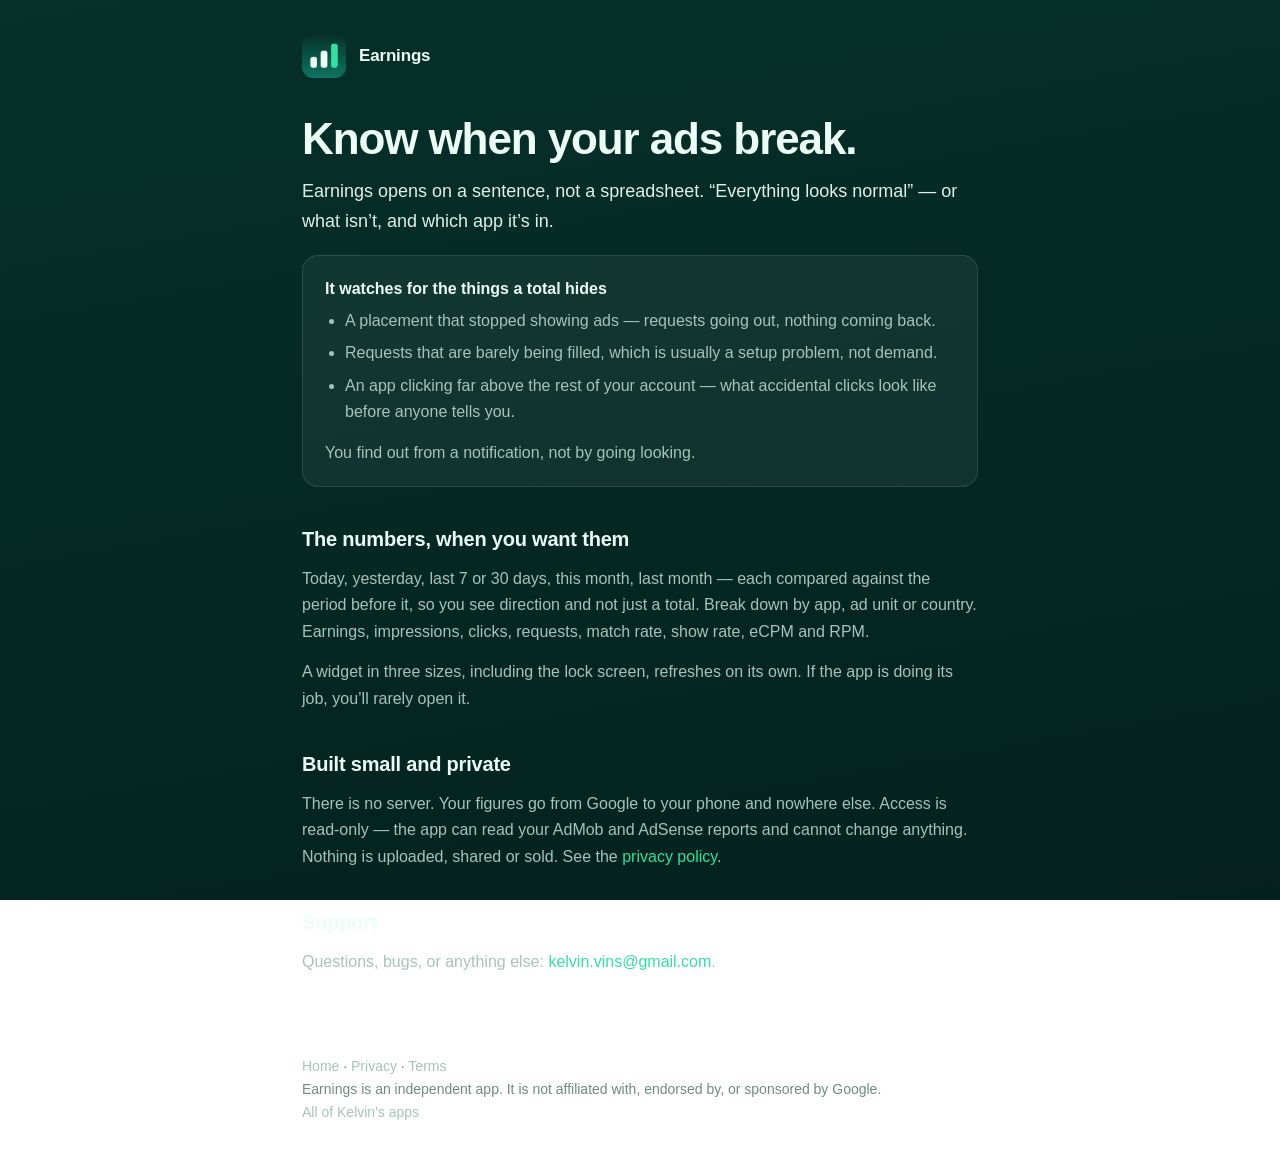
==== earnings/index.html @ 4f1b2221 "Add an Earnings section: home, privacy policy and terms The Earnings app repo is private, so GitHub " ====
<!DOCTYPE html>
<html lang="en">
<head>
<meta charset="utf-8">
<meta name="viewport" content="width=device-width, initial-scale=1, viewport-fit=cover">
<title>Earnings — AdMob &amp; AdSense on your phone</title>
<meta name="description" content="Your ad revenue at a glance, and an alert the moment a placement stops earning.">
<meta name="theme-color" content="#06302A">
<link rel="icon" href="assets/favicon.png">
<link rel="apple-touch-icon" href="assets/favicon.png">
<meta property="og:type" content="website">
<meta property="og:url" content="https://zhiyao92.github.io/ios-apps/earnings/">
<meta property="og:title" content="Earnings — AdMob &amp; AdSense on your phone">
<meta property="og:description" content="Your ad revenue at a glance, and an alert the moment a placement stops earning.">
<link rel="canonical" href="https://zhiyao92.github.io/ios-apps/earnings/">
<link rel="stylesheet" href="_shared.css">
</head>
<body>
<div class="wrap">
<header class="site">
  <a class="brand" href="./" style="color:inherit">
    <img src="assets/app-icon.png" alt="">
    <b>Earnings</b>
  </a>
</header>
<h1>Know when your ads break.</h1>
<p class="lede">Earnings opens on a sentence, not a spreadsheet. “Everything looks normal” — or what isn’t, and which app it’s in.</p>

<div class="card">
  <h3 style="margin-top:0">It watches for the things a total hides</h3>
  <ul>
    <li>A placement that stopped showing ads — requests going out, nothing coming back.</li>
    <li>Requests that are barely being filled, which is usually a setup problem, not demand.</li>
    <li>An app clicking far above the rest of your account — what accidental clicks look like before anyone tells you.</li>
  </ul>
  <p style="margin-bottom:0">You find out from a notification, not by going looking.</p>
</div>

<h2>The numbers, when you want them</h2>
<p>Today, yesterday, last 7 or 30 days, this month, last month — each compared against the period before it, so you see direction and not just a total. Break down by app, ad unit or country. Earnings, impressions, clicks, requests, match rate, show rate, eCPM and RPM.</p>
<p>A widget in three sizes, including the lock screen, refreshes on its own. If the app is doing its job, you’ll rarely open it.</p>

<h2>Built small and private</h2>
<p>There is no server. Your figures go from Google to your phone and nowhere else. Access is read-only — the app can read your AdMob and AdSense reports and cannot change anything. Nothing is uploaded, shared or sold. See the <a href="privacy.html">privacy policy</a>.</p>

<h2>Support</h2>
<p>Questions, bugs, or anything else: <a href="mailto:kelvin.vins@gmail.com">kelvin.vins@gmail.com</a>.</p>
<footer class="site">
  <a href="./">Home</a> · <a href="privacy.html">Privacy</a> · <a href="terms.html">Terms</a><br>
  Earnings is an independent app. It is not affiliated with, endorsed by, or sponsored by Google.
  <br><a href="../">All of Kelvin's apps</a>
</footer>
</div>
</body>
</html>
---- earnings/_shared.css ----
:root{
  --bg:#06302A;
  --bg-deep:#04211D;
  --card:rgba(255,255,255,.055);
  --line:rgba(255,255,255,.11);
  --ink:#ECFDF5;
  --ink-soft:#A7C3B8;
  --ink-faint:#6E8B81;
  --mint:#34E0A1;
  --mint-deep:#0E7660;
}
*{box-sizing:border-box}
html{-webkit-text-size-adjust:100%}
body{
  margin:0;
  background:linear-gradient(170deg,var(--bg) 0%,var(--bg-deep) 100%);
  background-attachment:fixed;
  color:var(--ink);
  font:16px/1.65 -apple-system,BlinkMacSystemFont,"Segoe UI",Inter,Helvetica,Arial,sans-serif;
  -webkit-font-smoothing:antialiased;
}
.wrap{max-width:720px;margin:0 auto;padding:0 22px}
a{color:var(--mint);text-decoration:none}
a:hover{text-decoration:underline}
header.site{padding:34px 0 10px}
header.site .brand{display:flex;align-items:center;gap:13px}
header.site img{width:44px;height:44px;border-radius:11px;display:block}
header.site .brand b{font-size:17px;font-weight:650;letter-spacing:-.01em}
h1{font-size:clamp(30px,6vw,44px);line-height:1.12;letter-spacing:-.025em;margin:26px 0 14px;font-weight:700}
h2{font-size:20px;letter-spacing:-.01em;margin:36px 0 10px;font-weight:650}
h3{font-size:16px;margin:26px 0 6px;font-weight:600}
p{color:var(--ink-soft);margin:0 0 14px}
ul{color:var(--ink-soft);padding-left:20px;margin:0 0 14px}
li{margin:6px 0}
.lede{font-size:18px;color:var(--ink);opacity:.94}
.card{background:var(--card);border:1px solid var(--line);border-radius:16px;padding:20px 22px;margin:18px 0}
table{width:100%;border-collapse:collapse;margin:14px 0;font-size:15px}
th,td{text-align:left;padding:10px 12px;border-bottom:1px solid var(--line);color:var(--ink-soft);vertical-align:top}
th{color:var(--ink);font-weight:600}
code{background:rgba(255,255,255,.08);padding:2px 6px;border-radius:5px;font-size:.9em}
footer.site{margin:56px 0 40px;padding-top:22px;border-top:1px solid var(--line);color:var(--ink-faint);font-size:14px}
footer.site a{color:var(--ink-soft)}
.updated{color:var(--ink-faint);font-size:14px;margin:-6px 0 26px}
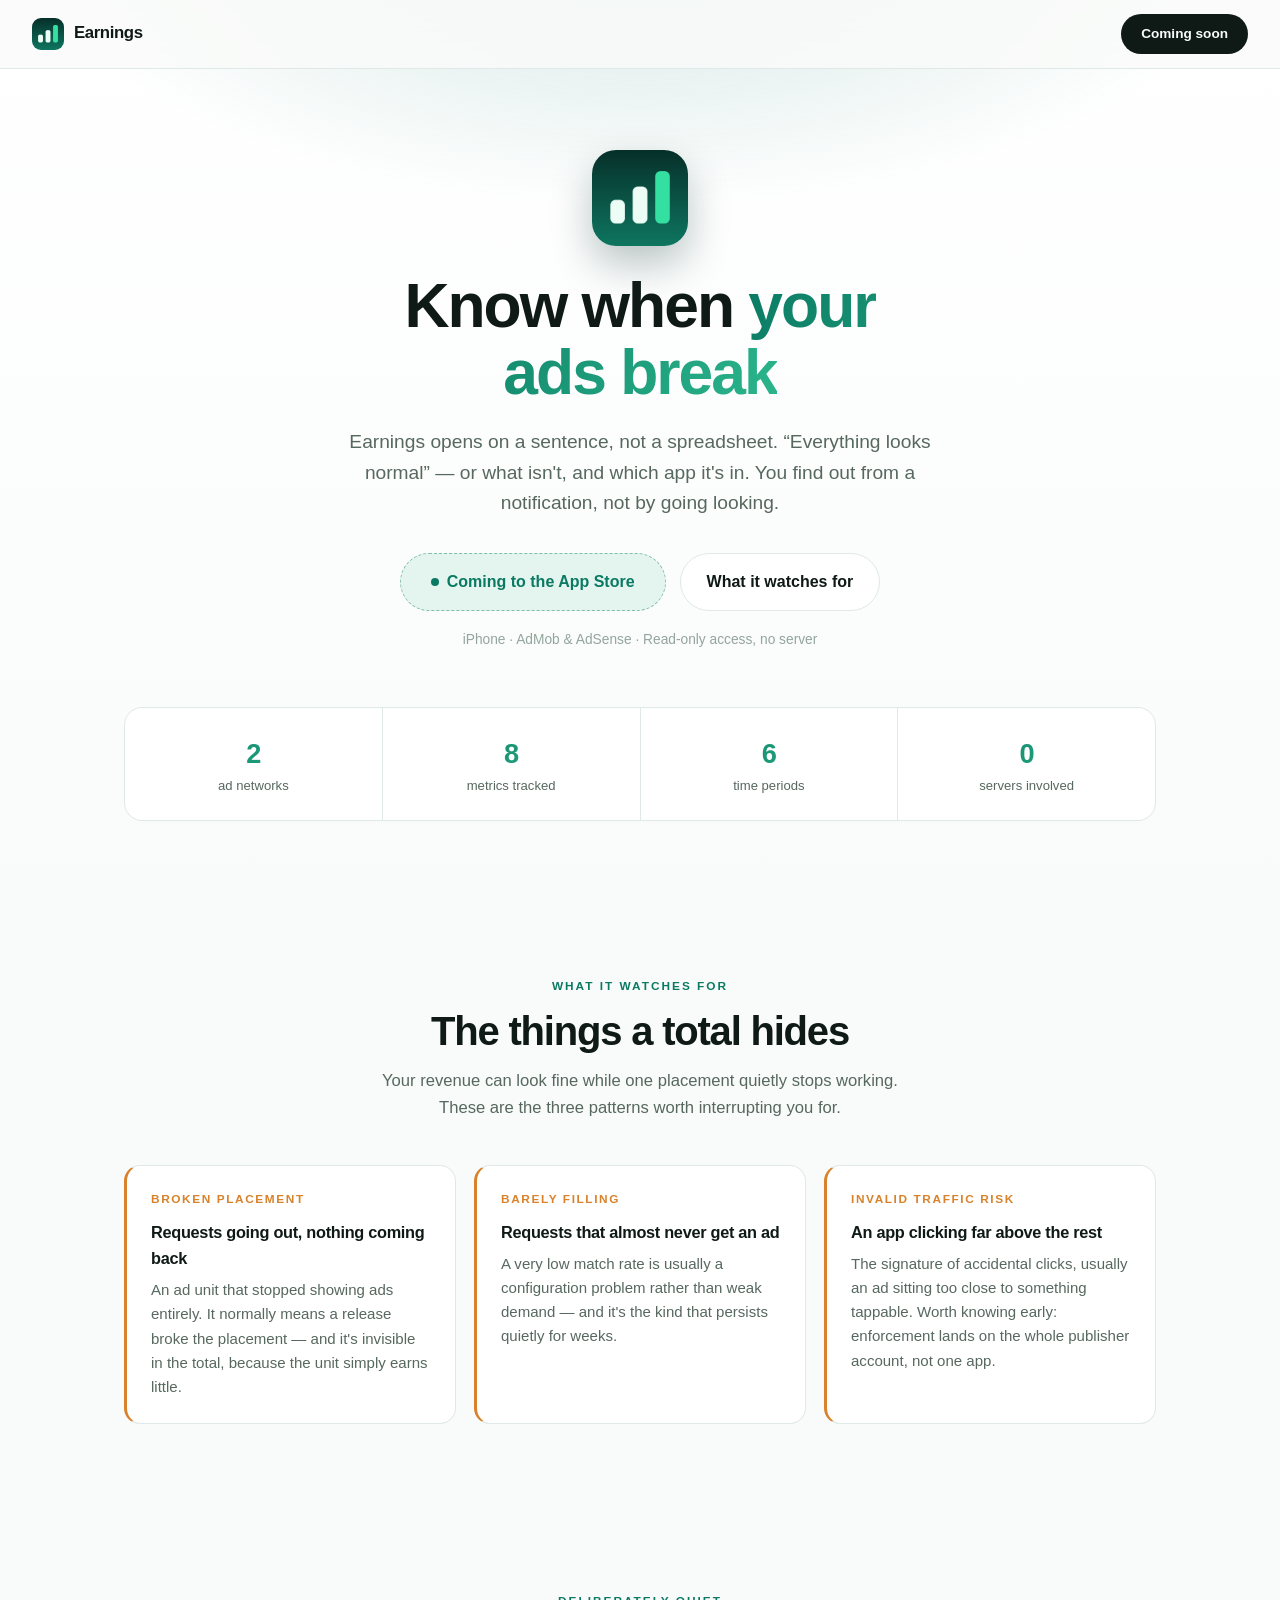
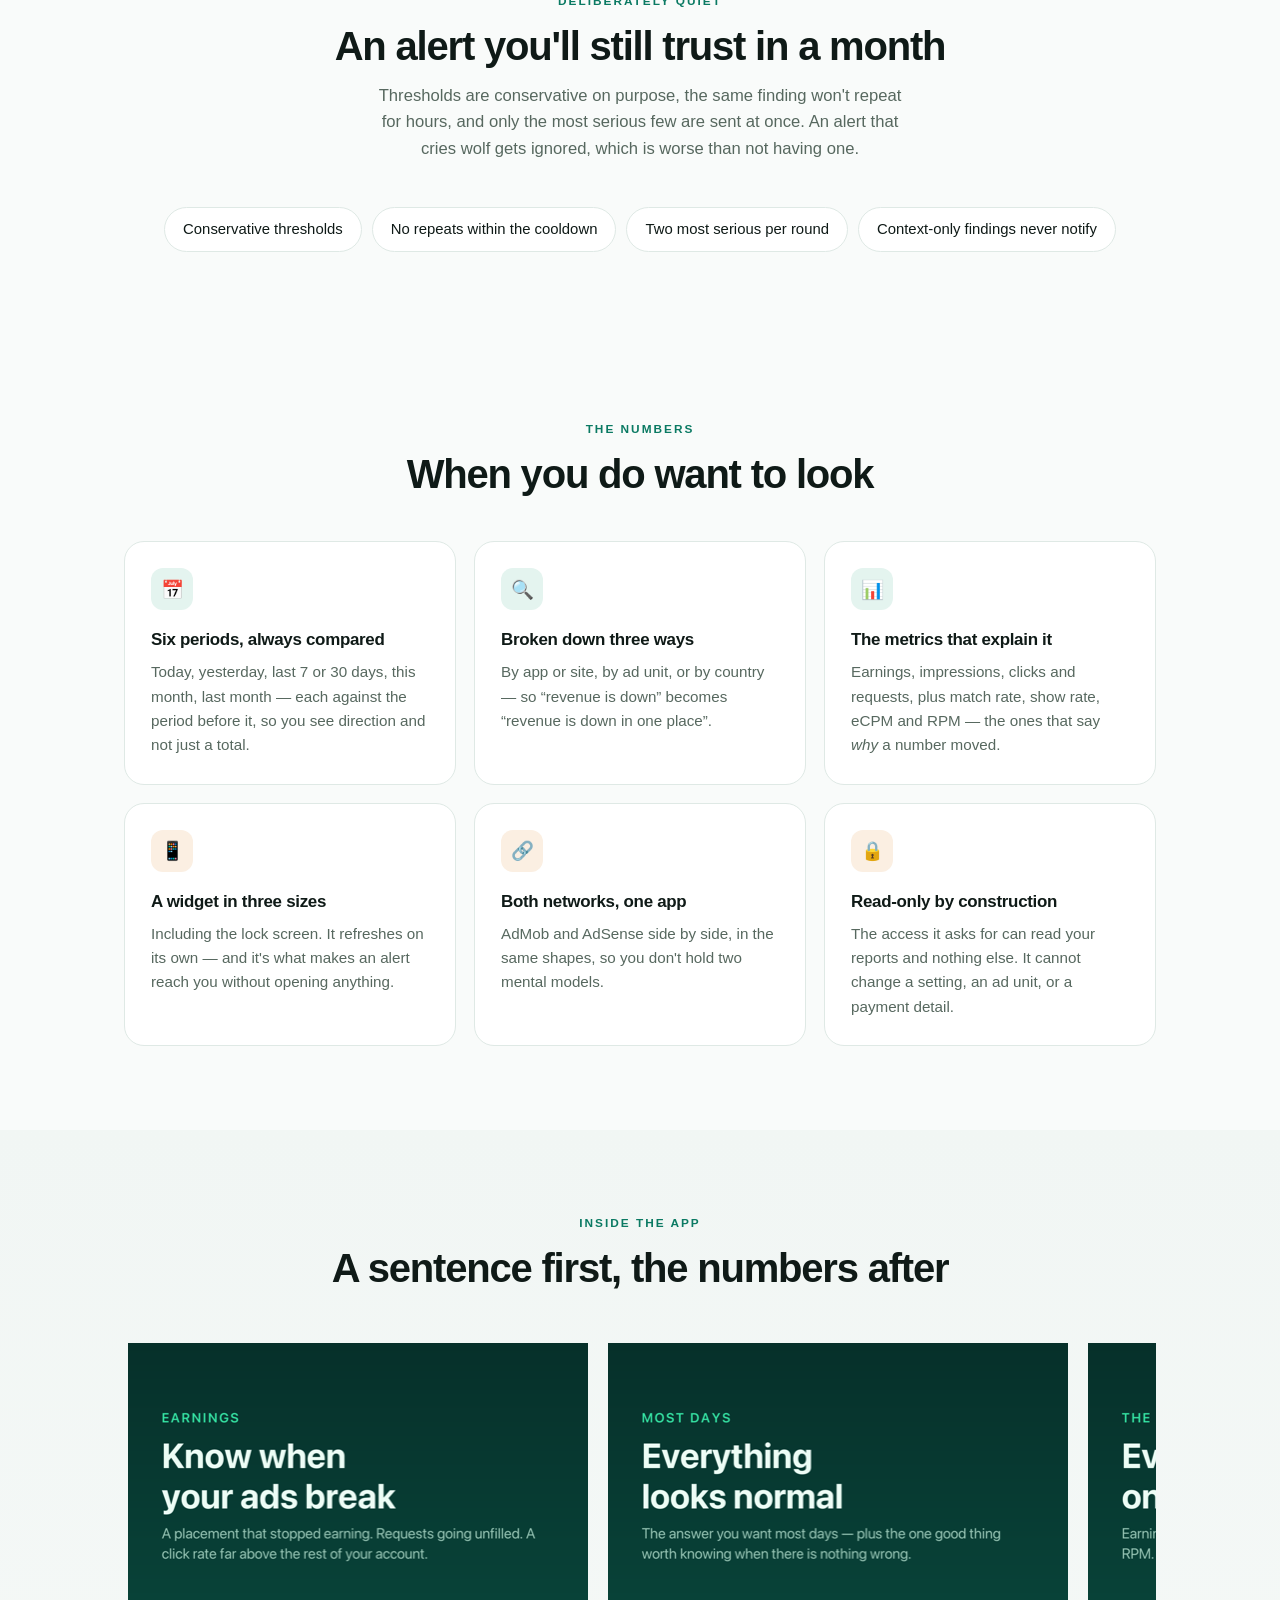
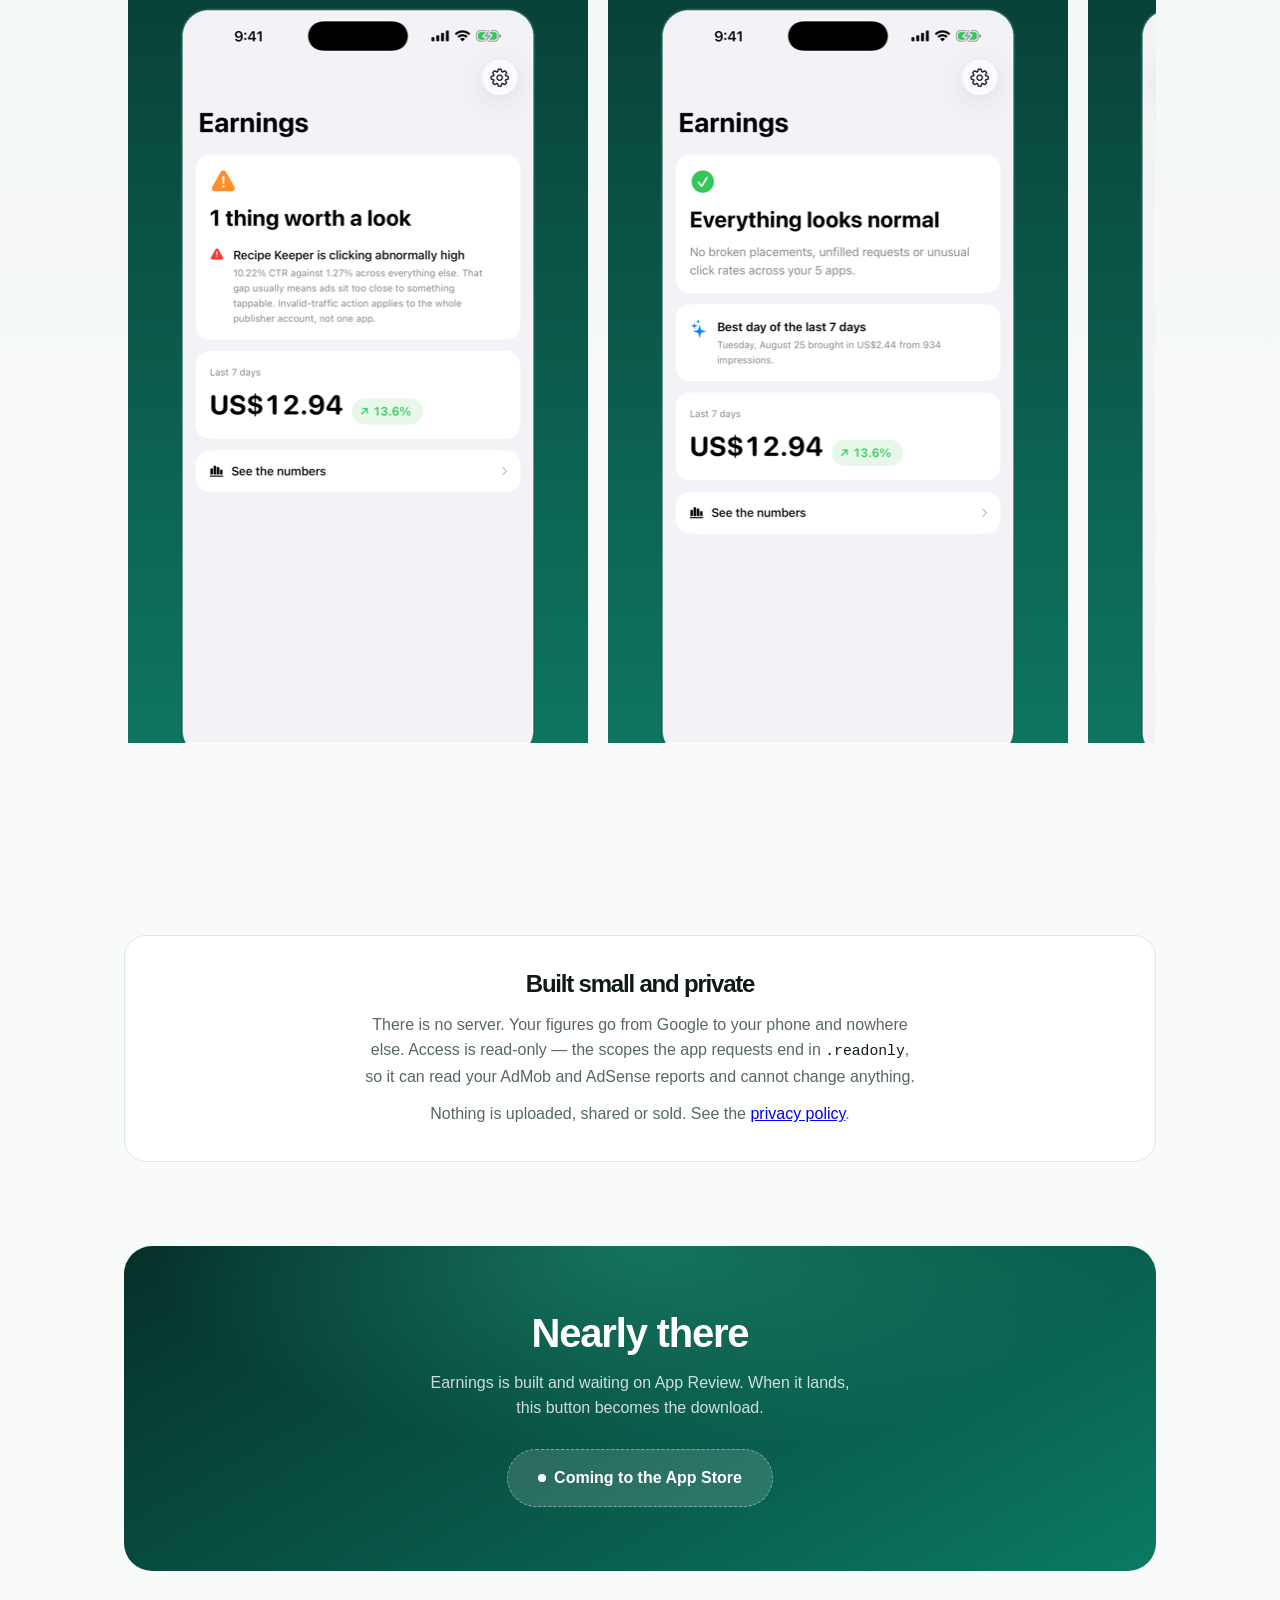
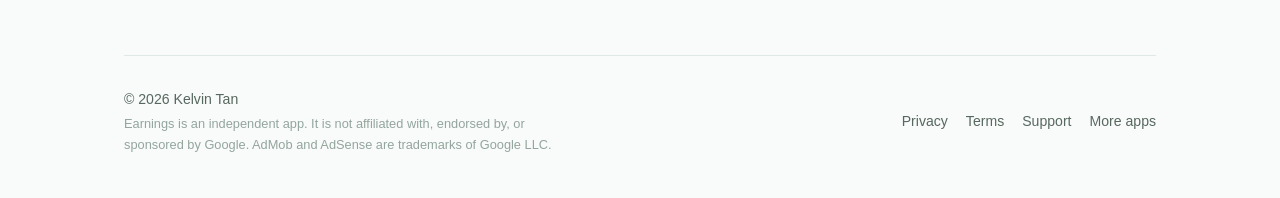
==== commit fc066317: "Add Deploy Studio, Tessera and Earnings as coming soon Three built apps are waiting on App Review an" ====
--- a/earnings/index.html
+++ b/earnings/index.html
@@ -1,4 +1,4 @@
-<!DOCTYPE html>
+<!doctype html>
 <html lang="en">
 <head>
 <meta charset="utf-8">
@@ -13,43 +13,319 @@
 <meta property="og:title" content="Earnings — AdMob &amp; AdSense on your phone">
 <meta property="og:description" content="Your ad revenue at a glance, and an alert the moment a placement stops earning.">
 <link rel="canonical" href="https://zhiyao92.github.io/ios-apps/earnings/">
-<link rel="stylesheet" href="_shared.css">
+<style>
+  *, *::before, *::after { box-sizing: border-box; margin: 0; padding: 0; }
+
+  :root {
+    --green: #0B7A63;
+    --green-deep: #06302A;
+    --green-bg: #E4F4EF;
+    --mint: #2BB58C;
+    --amber: #D9822B;
+    --amber-bg: #FBEFE2;
+    --bg: #F9FBFA;
+    --surface: #FFFFFF;
+    --surface2: #F1F6F4;
+    --border: #DFE9E5;
+    --text: #0F1A17;
+    --muted: #57685F;
+    --soft: #93A59D;
+    --shadow: 6, 48, 42;
+  }
+  @media (prefers-color-scheme: dark) {
+    :root {
+      --green: #3FD0AE; --green-deep: #05221E; --green-bg: #12302A;
+      --mint: #5FE0C0; --amber: #E8A85C; --amber-bg: #33260F;
+      --bg: #08110F; --surface: #101D19; --surface2: #0C1714;
+      --border: #1F332C; --text: #E9F2EE; --muted: #93A59D; --soft: #6A7D74;
+      --shadow: 0, 0, 0;
+    }
+  }
+
+  html { scroll-behavior: smooth; }
+  body {
+    font-family: -apple-system, BlinkMacSystemFont, "Segoe UI", Roboto, sans-serif;
+    background: var(--bg); color: var(--text); line-height: 1.6;
+    overflow-x: hidden; -webkit-font-smoothing: antialiased;
+  }
+  .wrap { max-width: 1080px; margin: 0 auto; padding: 0 24px; }
+  img { max-width: 100%; }
+
+  nav {
+    position: fixed; top: 0; left: 0; right: 0; z-index: 100;
+    display: flex; align-items: center; justify-content: space-between;
+    padding: 14px 32px;
+    background: color-mix(in srgb, var(--bg) 85%, transparent);
+    backdrop-filter: blur(20px); border-bottom: 1px solid var(--border);
+  }
+  .nav-logo { display: flex; align-items: center; gap: 10px; text-decoration: none; }
+  .nav-logo img { width: 32px; height: 32px; border-radius: 9px; }
+  .nav-logo span { font-weight: 800; font-size: 1.05rem; color: var(--text); letter-spacing: -0.4px; }
+  .nav-cta {
+    background: var(--text); color: var(--bg); font-weight: 700; font-size: .85rem;
+    padding: 9px 20px; border-radius: 100px; text-decoration: none;
+    transition: opacity .2s, transform .2s;
+  }
+  .nav-cta:hover { opacity: .85; transform: scale(1.03); }
+
+  .hero {
+    padding: 150px 24px 72px; text-align: center;
+    background:
+      radial-gradient(900px 420px at 50% -10%, color-mix(in srgb, var(--green) 20%, transparent), transparent 70%),
+      linear-gradient(180deg, var(--surface) 0%, var(--bg) 100%);
+  }
+  .hero-icon { width: 96px; height: 96px; border-radius: 24px; margin: 0 auto 26px; display: block; box-shadow: 0 18px 40px rgba(var(--shadow), .28); }
+  .hero h1 { font-size: clamp(2.3rem, 6vw, 3.9rem); line-height: 1.08; letter-spacing: -2px; font-weight: 800; max-width: 15ch; margin: 0 auto 20px; }
+  .hero h1 em {
+    font-style: normal;
+    background: linear-gradient(120deg, var(--green), var(--mint));
+    -webkit-background-clip: text; background-clip: text; color: transparent;
+  }
+  .hero p.sub { font-size: clamp(1.02rem, 2.2vw, 1.2rem); color: var(--muted); max-width: 56ch; margin: 0 auto 34px; }
+  .cta-row { display: flex; gap: 14px; justify-content: center; flex-wrap: wrap; }
+  .btn-ghost {
+    display: inline-flex; align-items: center; color: var(--text); font-weight: 600;
+    font-size: 1rem; padding: 15px 26px; border-radius: 100px; text-decoration: none;
+    border: 1px solid var(--border); background: var(--surface); transition: border-color .2s;
+  }
+  .btn-ghost:hover { border-color: var(--soft); }
+  .soon-pill {
+    display: inline-flex; align-items: center; gap: 8px;
+    background: var(--green-bg); color: var(--green); font-weight: 700; font-size: 1rem;
+    padding: 15px 30px; border-radius: 100px;
+    border: 1px dashed color-mix(in srgb, var(--green) 45%, transparent);
+  }
+  .soon-pill .dot { width: 8px; height: 8px; border-radius: 50%; background: var(--green); animation: pulse 2s ease-in-out infinite; }
+  @keyframes pulse { 0%,100% { opacity: 1; transform: scale(1); } 50% { opacity: .4; transform: scale(.8); } }
+  @media (prefers-reduced-motion: reduce) { .soon-pill .dot { animation: none; } }
+  .hero-note { margin-top: 18px; font-size: .86rem; color: var(--soft); }
+
+  .stats { display: grid; grid-template-columns: repeat(4, 1fr); gap: 1px; background: var(--border); border: 1px solid var(--border); border-radius: 18px; overflow: hidden; margin: 56px auto 0; }
+  .stat { background: var(--surface); padding: 24px 16px; text-align: center; }
+  .stat .n { font-size: 1.7rem; font-weight: 800; letter-spacing: -1px; background: linear-gradient(120deg, var(--green), var(--mint)); -webkit-background-clip: text; background-clip: text; color: transparent; }
+  .stat .l { font-size: .82rem; color: var(--muted); }
+
+  section { padding: 84px 0; }
+  .eyebrow { text-transform: uppercase; letter-spacing: 2px; font-size: .74rem; font-weight: 800; color: var(--green); margin-bottom: 12px; }
+  h2 { font-size: clamp(1.7rem, 4vw, 2.5rem); line-height: 1.15; letter-spacing: -1.2px; font-weight: 800; margin-bottom: 14px; }
+  .lede { color: var(--muted); max-width: 58ch; font-size: 1.04rem; }
+  .section-head { margin-bottom: 44px; }
+  .section-head.center { text-align: center; }
+  .section-head.center .lede { margin: 0 auto; }
+
+  .alerts { display: grid; grid-template-columns: repeat(auto-fit, minmax(260px, 1fr)); gap: 18px; }
+  .alert { background: var(--surface); border: 1px solid var(--border); border-left: 3px solid var(--amber); border-radius: 16px; padding: 24px; }
+  .alert .tagline { font-size: .74rem; font-weight: 800; text-transform: uppercase; letter-spacing: 1.6px; color: var(--amber); margin-bottom: 10px; }
+  .alert h3 { font-size: 1.02rem; font-weight: 750; margin-bottom: 7px; letter-spacing: -.3px; }
+  .alert p { color: var(--muted); font-size: .94rem; }
+
+  .grid { display: grid; grid-template-columns: repeat(auto-fit, minmax(260px, 1fr)); gap: 18px; }
+  .card { background: var(--surface); border: 1px solid var(--border); border-radius: 20px; padding: 26px; }
+  .card .ico { width: 42px; height: 42px; border-radius: 12px; margin-bottom: 16px; display: grid; place-items: center; font-size: 1.15rem; background: var(--green-bg); }
+  .card.amber .ico { background: var(--amber-bg); }
+  .card h3 { font-size: 1.06rem; font-weight: 750; margin-bottom: 7px; letter-spacing: -.3px; }
+  .card p { color: var(--muted); font-size: .95rem; }
+
+  .chips { display: flex; flex-wrap: wrap; gap: 10px; justify-content: center; }
+  .chip { background: var(--surface); border: 1px solid var(--border); border-radius: 100px; padding: 10px 18px; font-size: .93rem; color: var(--text); }
+
+  .screens { background: linear-gradient(180deg, var(--surface2), var(--bg)); }
+  .shots { display: flex; gap: 20px; overflow-x: auto; padding: 8px 4px 24px; scroll-snap-type: x mandatory; }
+  .shot { flex: 0 0 260px; scroll-snap-align: center; }
+  .shot img { width: 100%; border-radius: 22px; display: block; box-shadow: 0 16px 40px rgba(var(--shadow), .18); }
+
+  .privacy { background: var(--surface); border: 1px solid var(--border); border-radius: 22px; padding: 34px; text-align: center; }
+  .privacy h2 { font-size: 1.5rem; }
+  .privacy p { color: var(--muted); max-width: 62ch; margin: 0 auto; }
+  .privacy p + p { margin-top: 12px; }
+  .mono { font-family: ui-monospace, SFMono-Regular, Menlo, monospace; font-size: .92em; color: var(--text); }
+
+  .final {
+    text-align: center; color: #fff;
+    background:
+      radial-gradient(700px 300px at 50% 0%, color-mix(in srgb, var(--mint) 40%, transparent), transparent 70%),
+      linear-gradient(150deg, var(--green-deep), var(--green));
+    border-radius: 28px; padding: 64px 28px; margin: 0 0 84px;
+  }
+  .final h2 { color: #fff; }
+  .final p { color: rgba(255,255,255,.8); max-width: 48ch; margin: 0 auto 28px; }
+  .final .soon-pill { background: rgba(255,255,255,.14); color: #fff; border-color: rgba(255,255,255,.4); }
+  .final .soon-pill .dot { background: #fff; }
+
+  footer { border-top: 1px solid var(--border); padding: 32px 0 44px; font-size: .88rem; color: var(--muted); display: flex; flex-wrap: wrap; gap: 16px; justify-content: space-between; align-items: center; }
+  footer a { color: var(--muted); text-decoration: none; }
+  footer a:hover { color: var(--text); }
+  .foot-links { display: flex; gap: 18px; flex-wrap: wrap; }
+  .legal { font-size: .8rem; color: var(--soft); max-width: 62ch; margin-top: 4px; }
+
+  @media (max-width: 720px) {
+    nav { padding: 12px 18px; }
+    .stats { grid-template-columns: repeat(2, 1fr); }
+    section { padding: 60px 0; }
+    .final { border-radius: 22px; padding: 48px 22px; }
+  }
+</style>
 </head>
 <body>
+
+<nav>
+  <a class="nav-logo" href="#top"><img src="assets/app-icon.png" alt=""><span>Earnings</span></a>
+  <a class="nav-cta" href="#coming">Coming soon</a>
+</nav>
+
+<header class="hero" id="top">
+  <img class="hero-icon" src="assets/app-icon.png" alt="Earnings app icon">
+  <h1>Know when <em>your ads break</em></h1>
+  <p class="sub">Earnings opens on a sentence, not a spreadsheet. “Everything looks normal” — or what isn't, and which app it's in. You find out from a notification, not by going looking.</p>
+  <div class="cta-row">
+    <span class="soon-pill"><span class="dot"></span>Coming to the App Store</span>
+    <a class="btn-ghost" href="#watches">What it watches for</a>
+  </div>
+  <p class="hero-note">iPhone · AdMob &amp; AdSense · Read-only access, no server</p>
+
+  <div class="wrap">
+    <div class="stats">
+      <div class="stat"><div class="n">2</div><div class="l">ad networks</div></div>
+      <div class="stat"><div class="n">8</div><div class="l">metrics tracked</div></div>
+      <div class="stat"><div class="n">6</div><div class="l">time periods</div></div>
+      <div class="stat"><div class="n">0</div><div class="l">servers involved</div></div>
+    </div>
+  </div>
+</header>
+
+<section id="watches">
+  <div class="wrap">
+    <div class="section-head center">
+      <p class="eyebrow">What it watches for</p>
+      <h2>The things a total hides</h2>
+      <p class="lede">Your revenue can look fine while one placement quietly stops working. These are the three patterns worth interrupting you for.</p>
+    </div>
+    <div class="alerts">
+      <div class="alert">
+        <div class="tagline">Broken placement</div>
+        <h3>Requests going out, nothing coming back</h3>
+        <p>An ad unit that stopped showing ads entirely. It normally means a release broke the placement — and it's invisible in the total, because the unit simply earns little.</p>
+      </div>
+      <div class="alert">
+        <div class="tagline">Barely filling</div>
+        <h3>Requests that almost never get an ad</h3>
+        <p>A very low match rate is usually a configuration problem rather than weak demand — and it's the kind that persists quietly for weeks.</p>
+      </div>
+      <div class="alert">
+        <div class="tagline">Invalid traffic risk</div>
+        <h3>An app clicking far above the rest</h3>
+        <p>The signature of accidental clicks, usually an ad sitting too close to something tappable. Worth knowing early: enforcement lands on the whole publisher account, not one app.</p>
+      </div>
+    </div>
+  </div>
+</section>
+
+<section>
+  <div class="wrap">
+    <div class="section-head center">
+      <p class="eyebrow">Deliberately quiet</p>
+      <h2>An alert you'll still trust in a month</h2>
+      <p class="lede">Thresholds are conservative on purpose, the same finding won't repeat for hours, and only the most serious few are sent at once. An alert that cries wolf gets ignored, which is worse than not having one.</p>
+    </div>
+    <div class="chips">
+      <div class="chip">Conservative thresholds</div>
+      <div class="chip">No repeats within the cooldown</div>
+      <div class="chip">Two most serious per round</div>
+      <div class="chip">Context-only findings never notify</div>
+    </div>
+  </div>
+</section>
+
+<section>
+  <div class="wrap">
+    <div class="section-head center">
+      <p class="eyebrow">The numbers</p>
+      <h2>When you do want to look</h2>
+    </div>
+    <div class="grid">
+      <div class="card">
+        <div class="ico">📅</div>
+        <h3>Six periods, always compared</h3>
+        <p>Today, yesterday, last 7 or 30 days, this month, last month — each against the period before it, so you see direction and not just a total.</p>
+      </div>
+      <div class="card">
+        <div class="ico">🔍</div>
+        <h3>Broken down three ways</h3>
+        <p>By app or site, by ad unit, or by country — so “revenue is down” becomes “revenue is down in one place”.</p>
+      </div>
+      <div class="card">
+        <div class="ico">📊</div>
+        <h3>The metrics that explain it</h3>
+        <p>Earnings, impressions, clicks and requests, plus match rate, show rate, eCPM and RPM — the ones that say <em>why</em> a number moved.</p>
+      </div>
+      <div class="card amber">
+        <div class="ico">📱</div>
+        <h3>A widget in three sizes</h3>
+        <p>Including the lock screen. It refreshes on its own — and it's what makes an alert reach you without opening anything.</p>
+      </div>
+      <div class="card amber">
+        <div class="ico">🔗</div>
+        <h3>Both networks, one app</h3>
+        <p>AdMob and AdSense side by side, in the same shapes, so you don't hold two mental models.</p>
+      </div>
+      <div class="card amber">
+        <div class="ico">🔒</div>
+        <h3>Read-only by construction</h3>
+        <p>The access it asks for can read your reports and nothing else. It cannot change a setting, an ad unit, or a payment detail.</p>
+      </div>
+    </div>
+  </div>
+</section>
+
+<section class="screens">
+  <div class="wrap">
+    <div class="section-head center">
+      <p class="eyebrow">Inside the app</p>
+      <h2>A sentence first, the numbers after</h2>
+    </div>
+    <div class="shots">
+      <img src="screenshots/01_alert.png" alt="The home screen flagging one thing worth a look" class="shot" loading="lazy">
+      <img src="screenshots/02_clear.png" alt="The home screen when everything looks normal" class="shot" loading="lazy">
+      <img src="screenshots/03_numbers.png" alt="Earnings figures compared against the previous period" class="shot" loading="lazy">
+      <img src="screenshots/04_breakdown.png" alt="Revenue broken down by app" class="shot" loading="lazy">
+      <img src="screenshots/05_detail.png" alt="Detail for a single app" class="shot" loading="lazy">
+      <img src="screenshots/06_widget.png" alt="The Home Screen and lock screen widgets" class="shot" loading="lazy">
+    </div>
+  </div>
+</section>
+
+<section>
+  <div class="wrap">
+    <div class="privacy">
+      <h2>Built small and private</h2>
+      <p>There is no server. Your figures go from Google to your phone and nowhere else. Access is read-only — the scopes the app requests end in <span class="mono">.readonly</span>, so it can read your AdMob and AdSense reports and cannot change anything.</p>
+      <p>Nothing is uploaded, shared or sold. See the <a href="privacy.html">privacy policy</a>.</p>
+    </div>
+  </div>
+</section>
+
 <div class="wrap">
-<header class="site">
-  <a class="brand" href="./" style="color:inherit">
-    <img src="assets/app-icon.png" alt="">
-    <b>Earnings</b>
-  </a>
-</header>
-<h1>Know when your ads break.</h1>
-<p class="lede">Earnings opens on a sentence, not a spreadsheet. “Everything looks normal” — or what isn’t, and which app it’s in.</p>
-
-<div class="card">
-  <h3 style="margin-top:0">It watches for the things a total hides</h3>
-  <ul>
-    <li>A placement that stopped showing ads — requests going out, nothing coming back.</li>
-    <li>Requests that are barely being filled, which is usually a setup problem, not demand.</li>
-    <li>An app clicking far above the rest of your account — what accidental clicks look like before anyone tells you.</li>
-  </ul>
-  <p style="margin-bottom:0">You find out from a notification, not by going looking.</p>
+  <div class="final" id="coming">
+    <h2>Nearly there</h2>
+    <p>Earnings is built and waiting on App Review. When it lands, this button becomes the download.</p>
+    <span class="soon-pill"><span class="dot"></span>Coming to the App Store</span>
+  </div>
 </div>
 
-<h2>The numbers, when you want them</h2>
-<p>Today, yesterday, last 7 or 30 days, this month, last month — each compared against the period before it, so you see direction and not just a total. Break down by app, ad unit or country. Earnings, impressions, clicks, requests, match rate, show rate, eCPM and RPM.</p>
-<p>A widget in three sizes, including the lock screen, refreshes on its own. If the app is doing its job, you’ll rarely open it.</p>
-
-<h2>Built small and private</h2>
-<p>There is no server. Your figures go from Google to your phone and nowhere else. Access is read-only — the app can read your AdMob and AdSense reports and cannot change anything. Nothing is uploaded, shared or sold. See the <a href="privacy.html">privacy policy</a>.</p>
-
-<h2>Support</h2>
-<p>Questions, bugs, or anything else: <a href="mailto:kelvin.vins@gmail.com">kelvin.vins@gmail.com</a>.</p>
-<footer class="site">
-  <a href="./">Home</a> · <a href="privacy.html">Privacy</a> · <a href="terms.html">Terms</a><br>
-  Earnings is an independent app. It is not affiliated with, endorsed by, or sponsored by Google.
-  <br><a href="../">All of Kelvin's apps</a>
-</footer>
+<div class="wrap">
+  <footer>
+    <div>
+      <div>© 2026 Kelvin Tan</div>
+      <p class="legal">Earnings is an independent app. It is not affiliated with, endorsed by, or sponsored by Google. AdMob and AdSense are trademarks of Google LLC.</p>
+    </div>
+    <div class="foot-links">
+      <a href="privacy.html">Privacy</a>
+      <a href="terms.html">Terms</a>
+      <a href="mailto:kelvin.vins@gmail.com?subject=Earnings%20support">Support</a>
+      <a href="../">More apps</a>
+    </div>
+  </footer>
 </div>
+
 </body>
 </html>
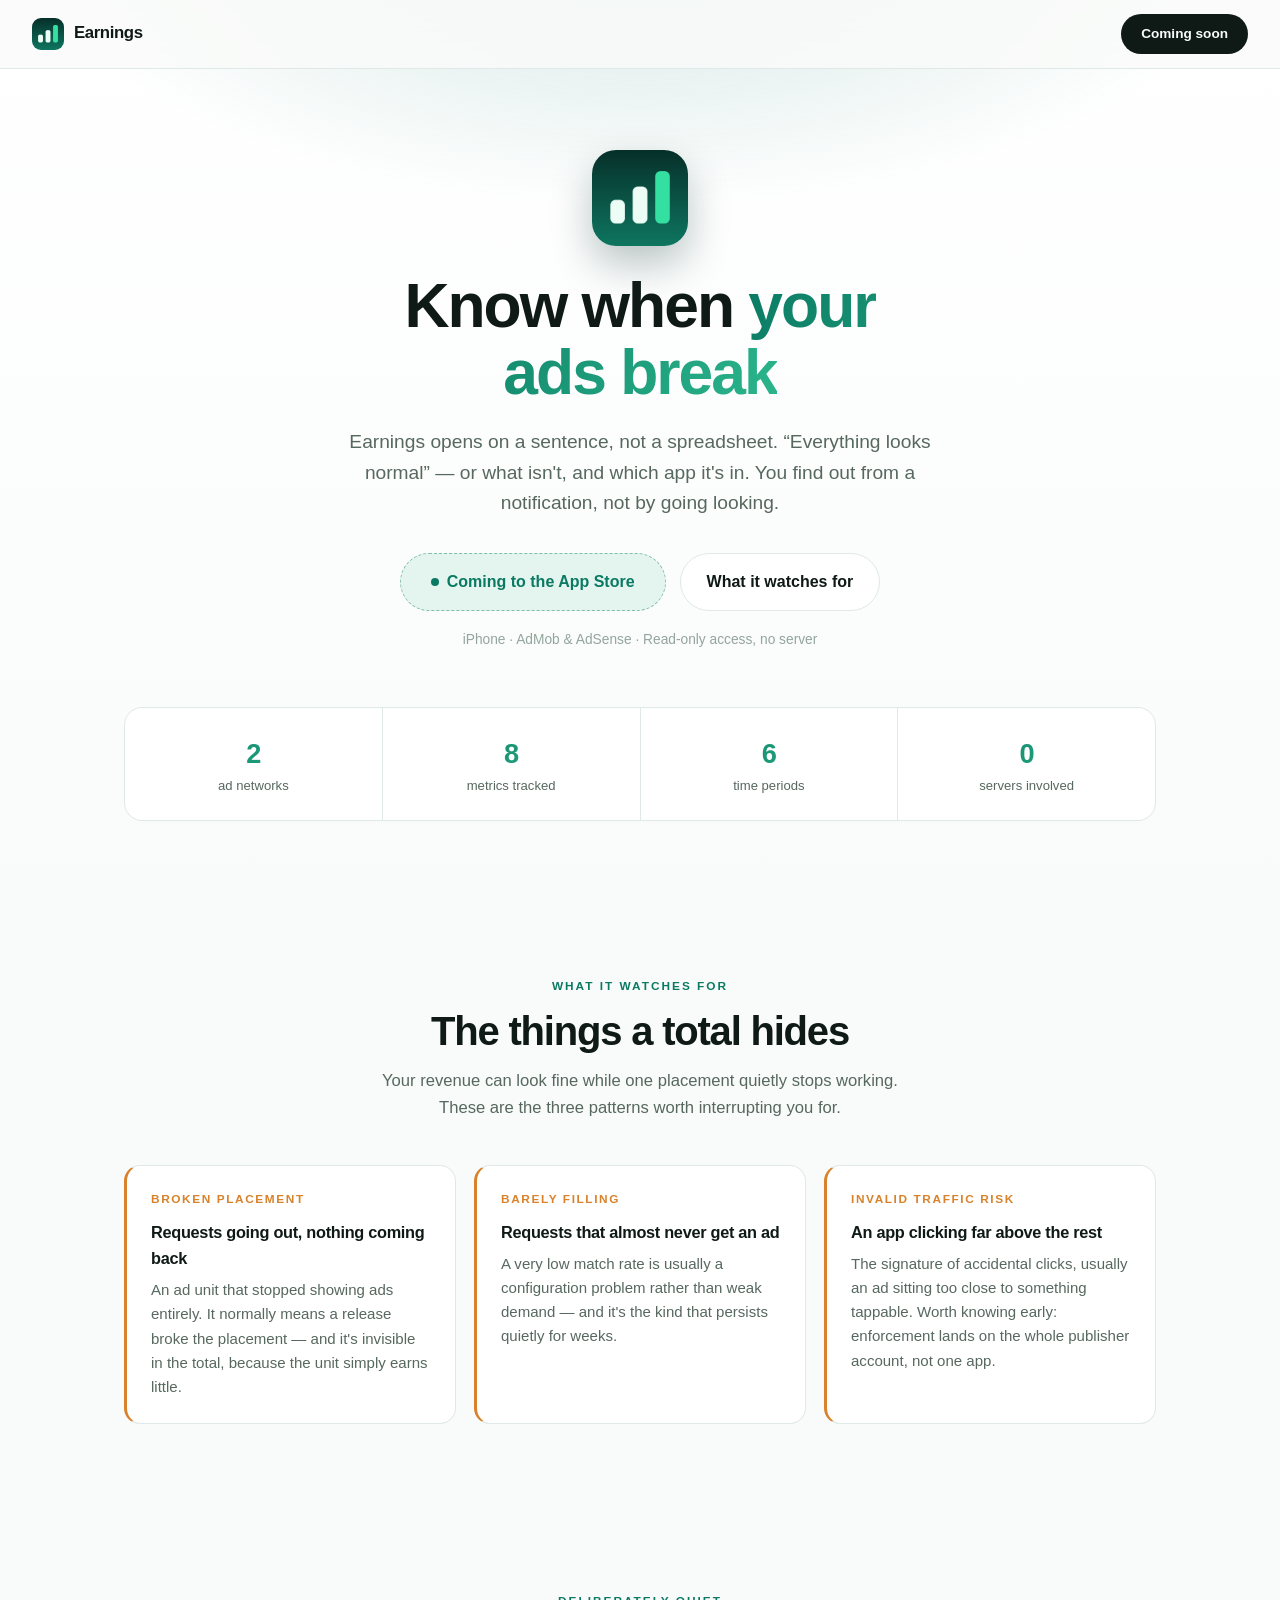
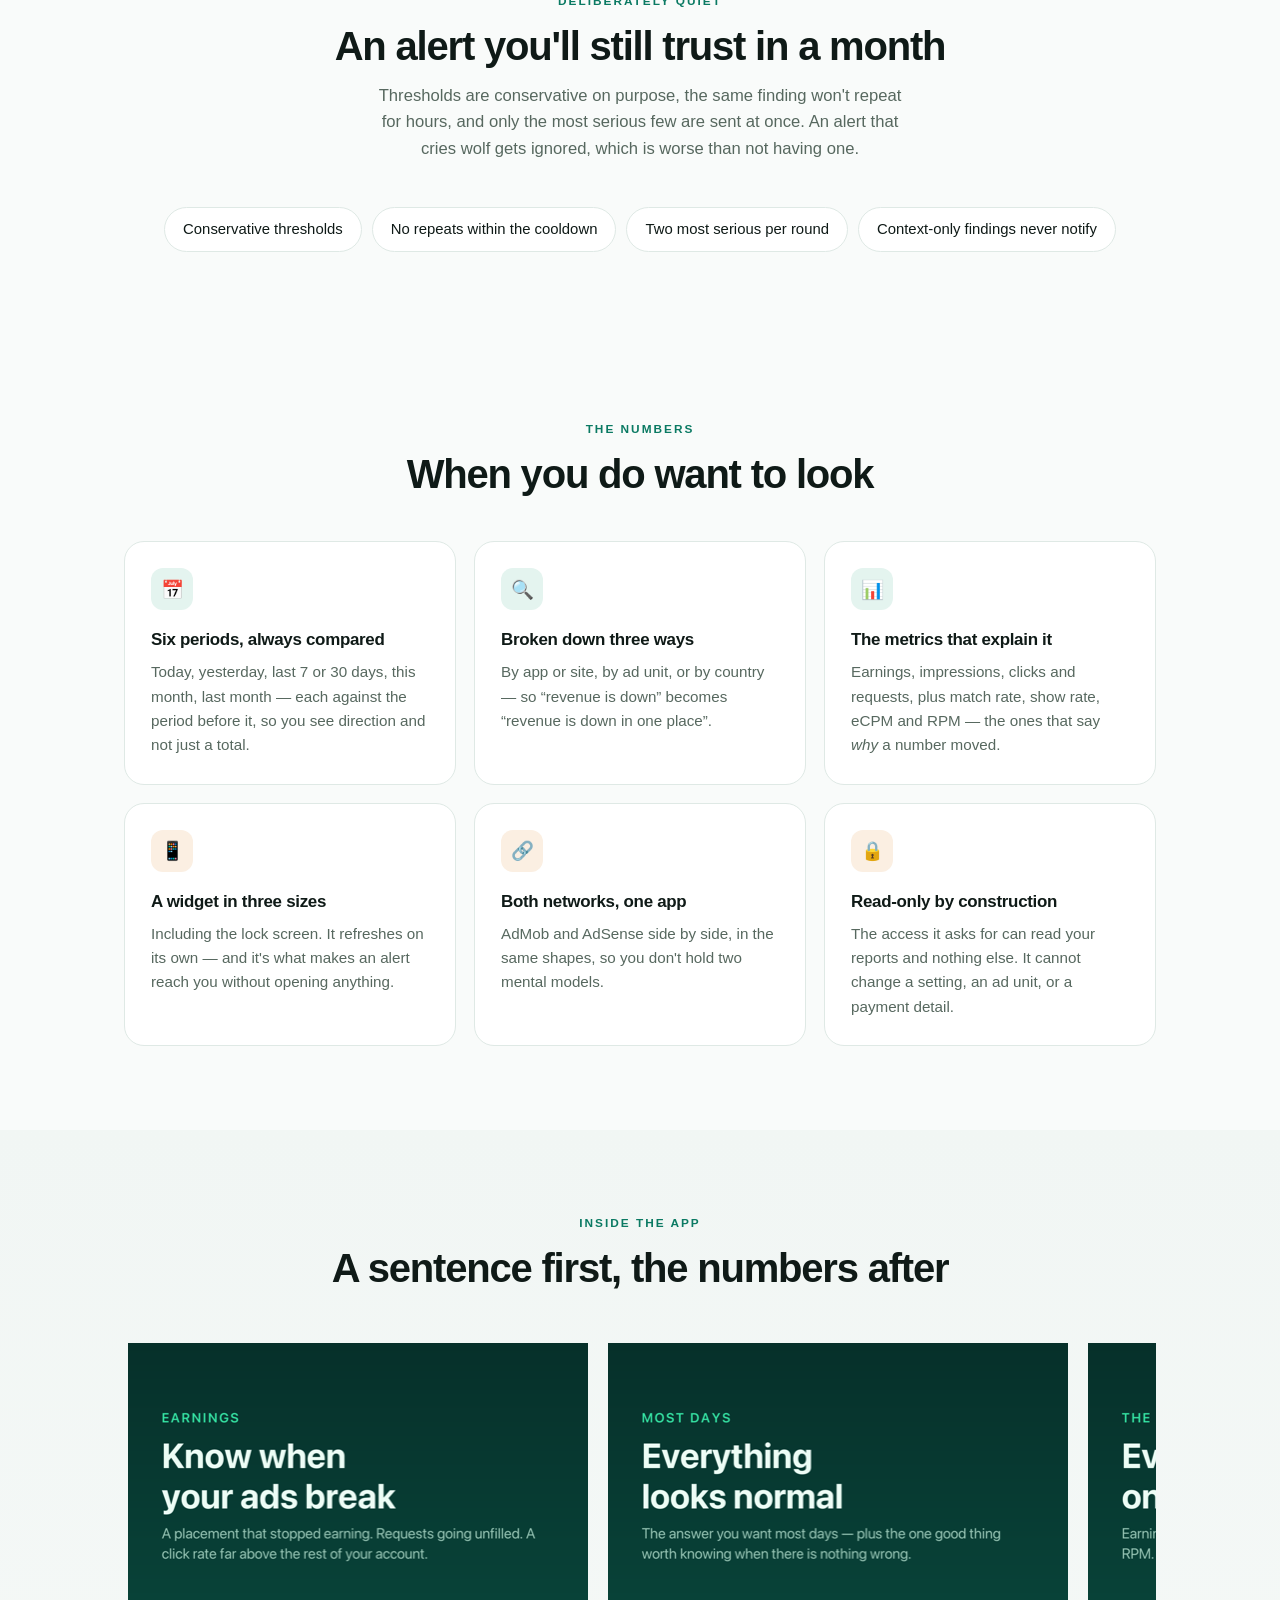
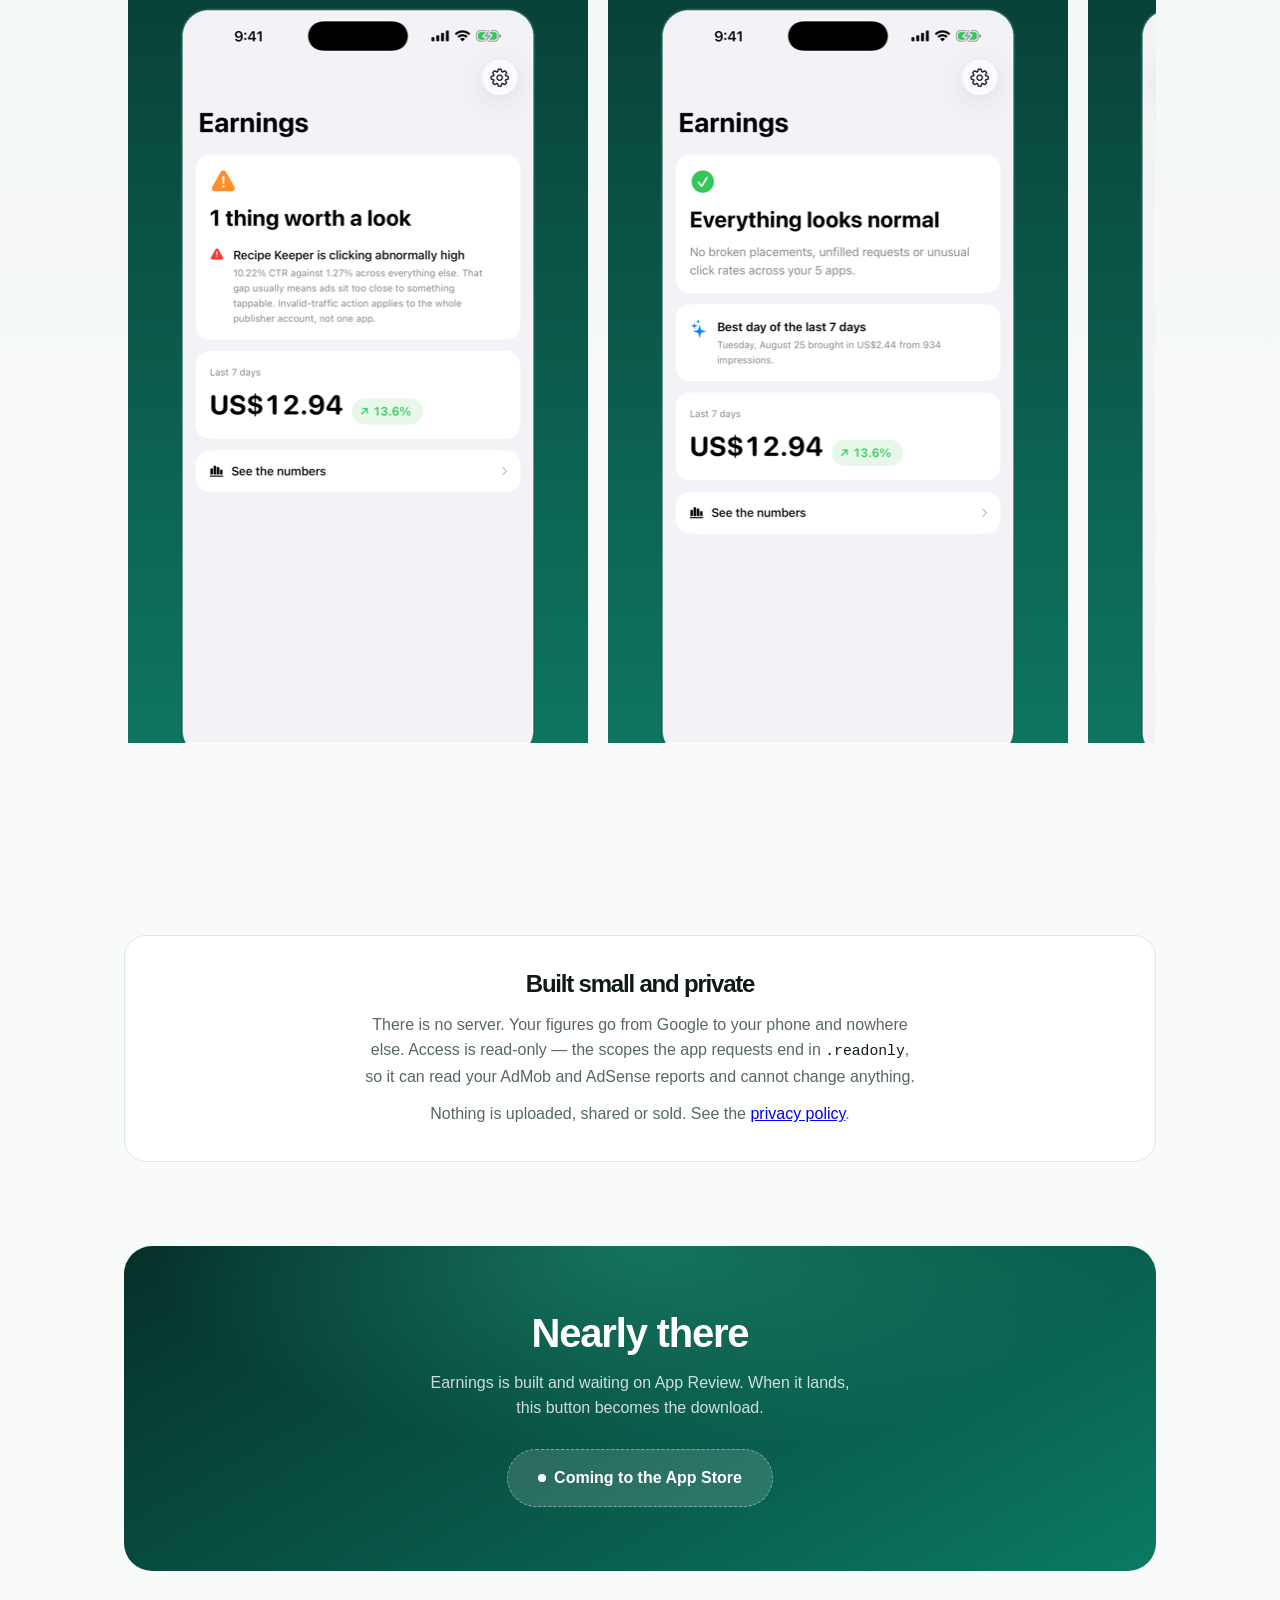
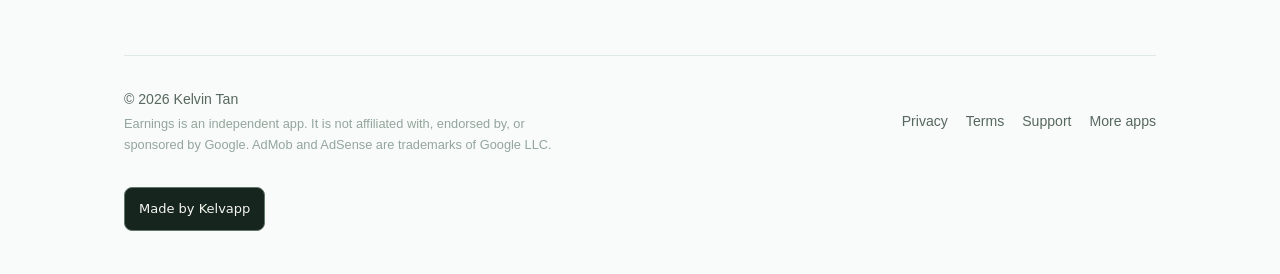
==== commit 92806eb4: "Add Made by Kelvapp footer badge" ====
--- a/earnings/index.html
+++ b/earnings/index.html
@@ -165,6 +165,8 @@
     .final { border-radius: 22px; padding: 48px 22px; }
   }
 </style>
+
+<style id="kelvapp-maker-style">.kelvapp-maker-wrap{flex-basis:100%;width:100%;margin:16px 0 0}.kelvapp-maker{display:inline-flex!important;align-items:center;justify-content:center;min-height:44px;box-sizing:border-box;padding:8px 14px;border:1px solid #62766a;border-radius:8px;background:#17251f;color:#f5f7ef!important;font:500 13px/1.4 system-ui,sans-serif!important;text-decoration:none!important;letter-spacing:normal}.kelvapp-maker:hover{background:#283e32}.kelvapp-maker:focus-visible{outline:3px solid #8cbf74;outline-offset:3px}</style>
 </head>
 <body>
 
@@ -324,7 +326,9 @@
       <a href="mailto:kelvin.vins@gmail.com?subject=Earnings%20support">Support</a>
       <a href="../">More apps</a>
     </div>
-  </footer>
+  
+<div class="kelvapp-maker-wrap"><a class="kelvapp-maker" href="https://kelvapp.com/">Made by Kelvapp</a></div>
+</footer>
 </div>
 
 </body>
